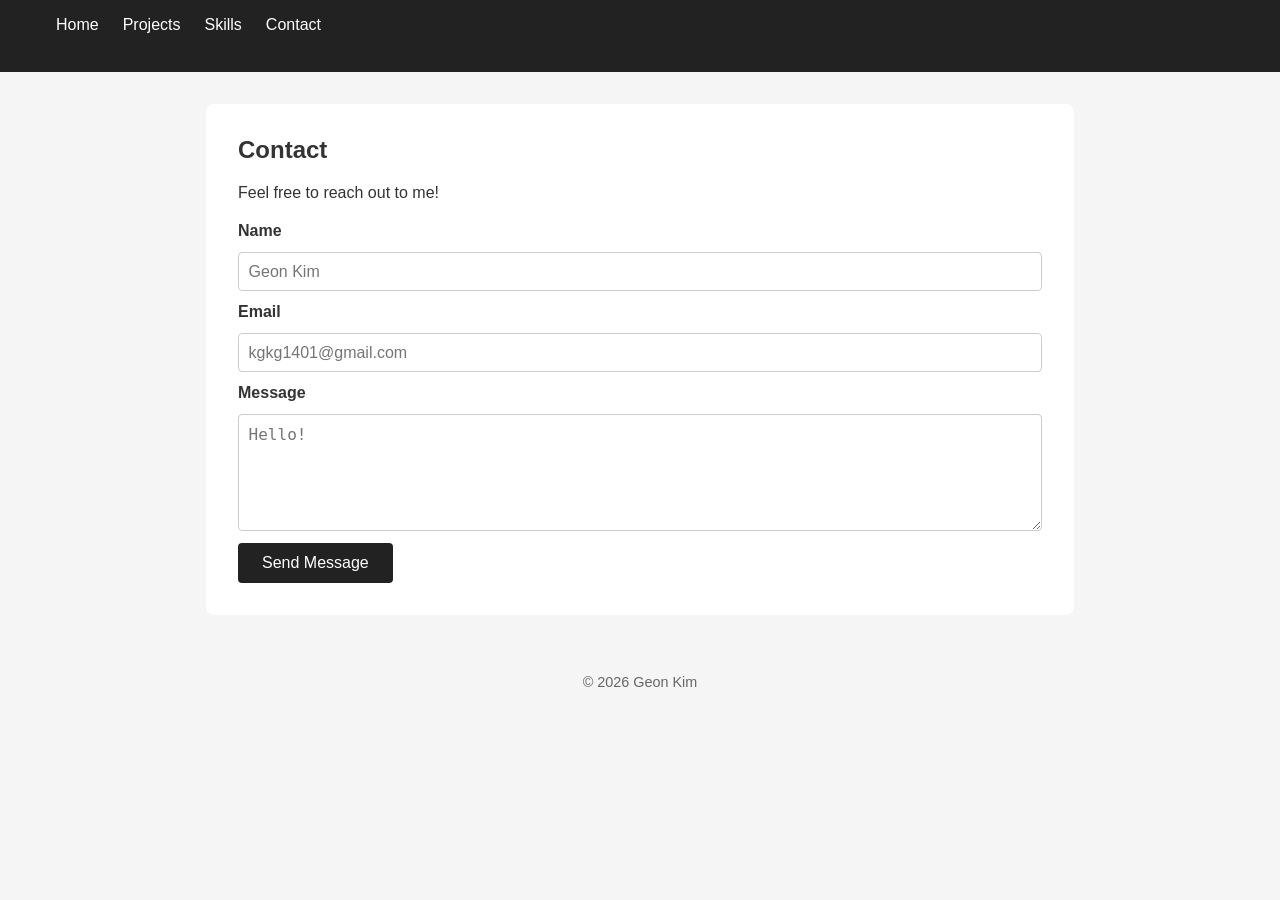
==== contact.html @ 6e84593c "Initial commit: Base files carried over from Assignment 1 for Assignment 2 enhancements" ====
<!DOCTYPE html>
<html lang="en">
<head>
  <meta charset="UTF-8" />
  <meta name="viewport" content="width=device-width, initial-scale=1.0" />
  <title>My Portfolio | Contact</title>
  <link rel="stylesheet" href="style.css" />
</head>
<body>

  <nav>
    <ul>
      <li><a href="index.html">Home</a></li>
      <li><a href="projects.html">Projects</a></li>
      <li><a href="skills.html">Skills</a></li>
      <li><a href="contact.html">Contact</a></li>
    </ul>
  </nav>

  <main>
    <section>
      <h1>Contact</h1>
      <p>Feel free to reach out to me!</p> 

      <form>
        <label for="name">Name</label>
        <input type="text" id="name" placeholder="Geon Kim" />

        <label for="email">Email</label>
        <input type="email" id="email" placeholder="kgkg1401@gmail.com" />

        <label for="message">Message</label>
        <textarea id="message" rows="5" placeholder="Hello!"></textarea>

        <button type="submit">Send Message</button>
      </form>
    </section>
  </main>

  <footer>
    <p>&copy; 2026 Geon Kim</p> 
  </footer>

</body>
</html>
---- style.css ----
/* ── Base ── */
* {
  box-sizing: border-box;
  margin: 0;
  padding: 0;
}

body {
  font-family: Arial, sans-serif;
  background-color: #f5f5f5;
  color: #333;
}

/* ── Nav ── */
nav {
  background-color: #222;
  padding: 1rem 2rem;
}

nav ul {
  list-style: none;
  display: flex;
  gap: 1.5rem;
}

nav a {
  color: #fff;
  text-decoration: none;
  font-size: 1rem;
}

nav a:hover {
  text-decoration: underline;
}

/* ── Main content ── */
main {
  max-width: 900px;
  margin: 2rem auto;
  padding: 0 1rem;
}

section {
  background: #fff;
  padding: 2rem;
  border-radius: 8px;
}

h1 {
  margin-bottom: 1rem;
}

h2 {
  margin-top: 1.5rem;
  margin-bottom: 0.5rem;
}

p {
  margin-bottom: 0.75rem;
  line-height: 1.6;
}

ul {
  padding-left: 1.5rem;
  margin-bottom: 1rem;
}

li {
  margin-bottom: 0.4rem;
}

/* ── Project cards ── */
.project-card {
  border: 1px solid #ddd;
  border-radius: 6px;
  padding: 1rem;
  margin-bottom: 1rem;
}

/* ── Contact form ── */
form {
  display: flex;
  flex-direction: column;
  gap: 0.75rem;
  margin-top: 1rem;
}

label {
  font-weight: bold;
}

input, textarea {
  padding: 0.6rem;
  border: 1px solid #ccc;
  border-radius: 4px;
  font-size: 1rem;
  width: 100%;
}

button {
  padding: 0.7rem 1.5rem;
  background-color: #222;
  color: #fff;
  border: none;
  border-radius: 4px;
  font-size: 1rem;
  cursor: pointer;
  width: fit-content;
}

button:hover {
  background-color: #444;
}

/* ── Footer ── */
footer {
  text-align: center;
  padding: 1.5rem;
  margin-top: 2rem;
  font-size: 0.9rem;
  color: #666;
}

/* ── Responsive: Tablet (481px – 768px) ── */
@media (max-width: 768px) {
  nav ul {
    gap: 1rem;
  }

  main {
    margin: 1.5rem auto;
  }
}

/* ── Responsive: Mobile (0px – 480px) ── */
@media (max-width: 480px) {
  nav ul {
    flex-direction: column;
    gap: 0.5rem;
  }

  section {
    padding: 1.2rem;
  }

  button {
    width: 100%;
  }
}
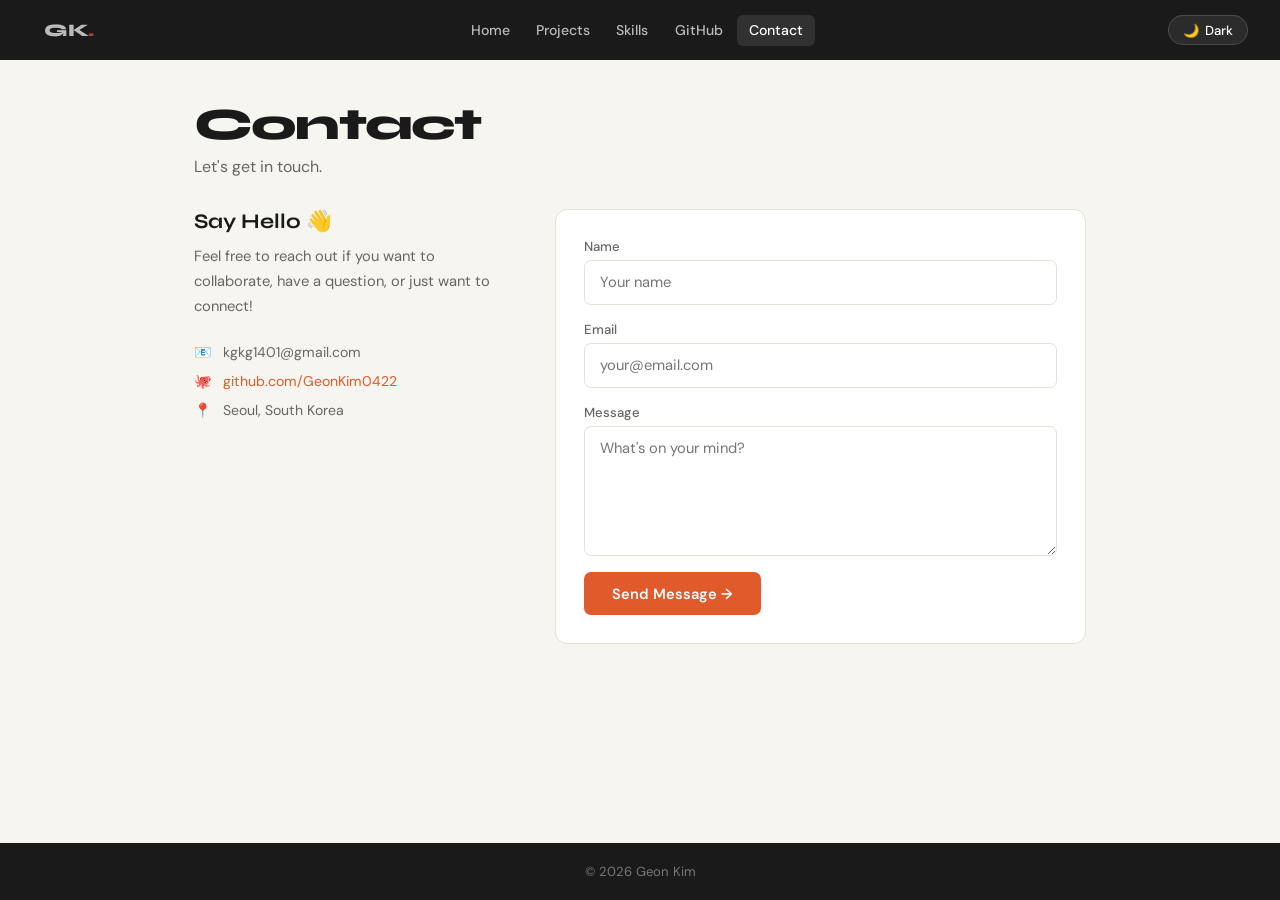
==== commit c40a599d: "feat: add dark/light theme switcher" ====
--- a/contact.html
+++ b/contact.html
@@ -3,43 +3,84 @@
 <head>
   <meta charset="UTF-8" />
   <meta name="viewport" content="width=device-width, initial-scale=1.0" />
-  <title>My Portfolio | Contact</title>
+  <title>Geon Kim — Contact</title>
   <link rel="stylesheet" href="style.css" />
 </head>
 <body>
 
   <nav>
+    <a href="index.html" class="nav-brand">GK<span>.</span></a>
     <ul>
       <li><a href="index.html">Home</a></li>
       <li><a href="projects.html">Projects</a></li>
       <li><a href="skills.html">Skills</a></li>
-      <li><a href="contact.html">Contact</a></li>
+      <li><a href="github.html">GitHub</a></li>
+      <li><a href="contact.html" class="active">Contact</a></li>
     </ul>
+    <button class="theme-toggle" id="themeToggle" aria-label="Toggle theme">
+      <span id="themeIcon">🌙</span>
+      <span class="toggle-label" id="themeLabel">Dark</span>
+    </button>
   </nav>
 
   <main>
-    <section>
+    <div class="page-header fade-up fade-up-1">
       <h1>Contact</h1>
-      <p>Feel free to reach out to me!</p> 
+      <p>Let's get in touch.</p>
+    </div>
 
-      <form>
-        <label for="name">Name</label>
-        <input type="text" id="name" placeholder="Geon Kim" />
+    <div class="contact-wrap fade-up fade-up-2">
 
-        <label for="email">Email</label>
-        <input type="email" id="email" placeholder="kgkg1401@gmail.com" />
+      <!-- 왼쪽: 연락처 정보 -->
+      <div class="contact-info">
+        <!-- 💡 CUSTOMIZE: 인사말 -->
+        <h2>Say Hello 👋</h2>
+        <p>
+          Feel free to reach out if you want to collaborate,
+          have a question, or just want to connect!
+        </p>
 
-        <label for="message">Message</label>
-        <textarea id="message" rows="5" placeholder="Hello!"></textarea>
+        <!-- 💡 CUSTOMIZE: 이메일/깃허브/위치 변경 -->
+        <div class="contact-row">
+          <span>📧</span>
+          <span>kgkg1401@gmail.com</span>
+        </div>
+        <div class="contact-row">
+          <span>🐙</span>
+          <a href="https://github.com/GeonKim0422" target="_blank"
+             rel="noopener" style="color:var(--accent);text-decoration:none;">
+            github.com/GeonKim0422
+          </a>
+        </div>
+        <div class="contact-row">
+          <span>📍</span>
+          <span>Seoul, South Korea</span>
+        </div>
+      </div>
 
-        <button type="submit">Send Message</button>
+      <!-- 오른쪽: 폼 -->
+      <form id="contactForm">
+        <div class="form-field">
+          <label for="name">Name</label>
+          <!-- 💡 CUSTOMIZE: placeholder 텍스트 -->
+          <input type="text"  id="name"    name="name"    placeholder="Your name"        required />
+        </div>
+        <div class="form-field">
+          <label for="email">Email</label>
+          <input type="email" id="email"   name="email"   placeholder="your@email.com"   required />
+        </div>
+        <div class="form-field">
+          <label for="message">Message</label>
+          <textarea           id="message" name="message" placeholder="What's on your mind?" rows="5" required></textarea>
+        </div>
+        <button type="submit">Send Message →</button>
       </form>
-    </section>
+
+    </div>
   </main>
 
-  <footer>
-    <p>&copy; 2026 Geon Kim</p> 
-  </footer>
+  <footer><p>&copy; 2026 Geon Kim</p></footer>
 
+  <script src="main.js"></script>
 </body>
 </html>
--- a/style.css
+++ b/style.css
@@ -1,149 +1,627 @@
-/* ── Base ── */
-* {
+/* ── Google Fonts ── */
+/* 💡 CUSTOMIZE: 원하는 폰트로 교체 가능 (Google Fonts에서 선택) */
+@import url('https://fonts.googleapis.com/css2?family=Syne:wght@400;600;700;800&family=DM+Sans:ital,wght@0,300;0,400;0,500;1,400&display=swap');
+
+/* ════════════════════════════════════════
+   CSS 변수 (테마 시스템) — HOA02 추가
+   ════════════════════════════════════════ */
+
+/* 💡 CUSTOMIZE: 라이트 테마 색상을 여기서 바꾸세요 */
+:root {
+  --bg:          #f7f5f0;       /* 페이지 배경 */
+  --bg-card:     #ffffff;       /* 카드 배경 */
+  --bg-nav:      #1a1a1a;       /* 네비게이션 배경 */
+  --text-main:   #1a1a1a;       /* 주 텍스트 */
+  --text-sub:    #666;          /* 보조 텍스트 */
+  --text-nav:    #ffffff;       /* 네비 텍스트 */
+  --accent:      #e05a2b;       /* 포인트 컬러 (버튼, 강조) */
+  --accent-dark: #c04820;       /* 호버 시 포인트 컬러 */
+  --border:      #e5e1d8;       /* 테두리 */
+  --shadow:      0 2px 12px rgba(0,0,0,0.07);
+  --shadow-lg:   0 8px 30px rgba(0,0,0,0.12);
+  --tag-bg:      #eeebe3;
+  --tag-text:    #555;
+  --input-bg:    #fff;
+}
+
+/* 💡 CUSTOMIZE: 다크 테마 색상을 여기서 바꾸세요 */
+body.dark {
+  --bg:          #111;
+  --bg-card:     #1c1c1c;
+  --bg-nav:      #0a0a0a;
+  --text-main:   #eeebe3;
+  --text-sub:    #888;
+  --text-nav:    #eeebe3;
+  --accent:      #f07040;
+  --accent-dark: #e05a2b;
+  --border:      #2a2a2a;
+  --shadow:      0 2px 12px rgba(0,0,0,0.4);
+  --shadow-lg:   0 8px 30px rgba(0,0,0,0.6);
+  --tag-bg:      #252525;
+  --tag-text:    #bbb;
+  --input-bg:    #1c1c1c;
+}
+
+/* ════════════════════════════════════════
+   Base
+   ════════════════════════════════════════ */
+*, *::before, *::after {
   box-sizing: border-box;
   margin: 0;
   padding: 0;
 }
 
+html { scroll-behavior: smooth; }
+
 body {
-  font-family: Arial, sans-serif;
-  background-color: #f5f5f5;
-  color: #333;
-}
-
-/* ── Nav ── */
+  font-family: 'DM Sans', Arial, sans-serif;
+  background-color: var(--bg);
+  color: var(--text-main);
+  transition: background-color 0.3s, color 0.3s;
+  min-height: 100vh;
+  display: flex;
+  flex-direction: column;
+}
+
+/* ════════════════════════════════════════
+   Navigation
+   ════════════════════════════════════════ */
 nav {
-  background-color: #222;
-  padding: 1rem 2rem;
-}
+  background-color: var(--bg-nav);
+  padding: 0 2rem;
+  height: 60px;
+  display: flex;
+  align-items: center;
+  justify-content: space-between;
+  position: sticky;
+  top: 0;
+  z-index: 100;
+  transition: background-color 0.3s;
+}
+
+/* 💡 CUSTOMIZE: 왼쪽 로고 텍스트 (index.html에서도 변경) */
+.nav-brand {
+  font-family: 'Syne', sans-serif;
+  font-weight: 800;
+  font-size: 1.1rem;
+  color: var(--text-nav);
+  letter-spacing: -0.02em;
+  text-decoration: none;
+}
+
+.nav-brand span { color: var(--accent); }
 
 nav ul {
   list-style: none;
   display: flex;
-  gap: 1.5rem;
+  align-items: center;
+  gap: 0.15rem;
 }
 
 nav a {
+  color: var(--text-nav);
+  text-decoration: none;
+  font-size: 0.88rem;
+  font-weight: 500;
+  padding: 0.38rem 0.75rem;
+  border-radius: 6px;
+  opacity: 0.7;
+  transition: opacity 0.2s, background 0.2s;
+}
+
+nav a:hover,
+nav a.active {
+  opacity: 1;
+  background: rgba(255,255,255,0.1);
+}
+
+/* ── 테마 토글 버튼 (HOA02 추가) ── */
+.theme-toggle {
+  display: flex;
+  align-items: center;
+  gap: 0.35rem;
+  background: rgba(255,255,255,0.08);
+  border: 1px solid rgba(255,255,255,0.15);
+  color: var(--text-nav);
+  border-radius: 20px;
+  padding: 0.35rem 0.9rem;
+  font-size: 0.82rem;
+  font-family: 'DM Sans', sans-serif;
+  font-weight: 500;
+  cursor: pointer;
+  transition: background 0.2s;
+  white-space: nowrap;
+}
+
+.theme-toggle:hover { background: rgba(255,255,255,0.15); }
+
+/* ════════════════════════════════════════
+   Main Layout
+   ════════════════════════════════════════ */
+main {
+  flex: 1;
+  max-width: 940px;
+  width: 100%;
+  margin: 2.5rem auto;
+  padding: 0 1.5rem;
+}
+
+.page-header { margin-bottom: 2rem; }
+
+.page-header h1 {
+  font-family: 'Syne', sans-serif;
+  font-size: clamp(2rem, 5vw, 2.8rem);
+  font-weight: 800;
+  letter-spacing: -0.04em;
+  line-height: 1.1;
+  margin-bottom: 0.4rem;
+}
+
+.page-header p { color: var(--text-sub); }
+
+/* ════════════════════════════════════════
+   Home (index.html)
+   ════════════════════════════════════════ */
+.intro {
+  display: flex;
+  flex-direction: column;
+  justify-content: center;
+  min-height: calc(100vh - 120px);
+  padding: 2rem 0;
+}
+
+.intro-eyebrow {
+  font-size: 0.78rem;
+  font-weight: 600;
+  letter-spacing: 0.15em;
+  text-transform: uppercase;
+  color: var(--accent);
+  margin-bottom: 1rem;
+}
+
+/* 💡 CUSTOMIZE: 홈 타이틀 크기 */
+.intro h1 {
+  font-family: 'Syne', sans-serif;
+  font-size: clamp(2.8rem, 9vw, 5.5rem);
+  font-weight: 800;
+  letter-spacing: -0.04em;
+  line-height: 1.05;
+  margin-bottom: 1.25rem;
+}
+
+/* 💡 CUSTOMIZE: em 태그 = 이름 강조 색 */
+.intro h1 em { font-style: normal; color: var(--accent); }
+
+.intro-bio {
+  font-size: 1.1rem;
+  color: var(--text-sub);
+  max-width: 520px;
+  line-height: 1.75;
+  margin-bottom: 2rem;
+}
+
+.intro-cta { display: flex; gap: 0.875rem; flex-wrap: wrap; }
+
+.btn {
+  display: inline-flex;
+  align-items: center;
+  gap: 0.4rem;
+  padding: 0.7rem 1.5rem;
+  border-radius: 7px;
+  font-size: 0.92rem;
+  font-weight: 500;
+  font-family: 'DM Sans', sans-serif;
+  text-decoration: none;
+  transition: all 0.2s;
+  cursor: pointer;
+  border: none;
+}
+
+.btn-primary { background: var(--accent); color: #fff; }
+
+.btn-primary:hover {
+  background: var(--accent-dark);
+  transform: translateY(-1px);
+  box-shadow: 0 5px 18px rgba(224,90,43,0.28);
+}
+
+.btn-ghost {
+  background: transparent;
+  color: var(--text-main);
+  border: 1.5px solid var(--border);
+}
+
+.btn-ghost:hover { border-color: var(--text-main); transform: translateY(-1px); }
+
+/* 홈 하단 통계 */
+.home-stats {
+  display: flex;
+  gap: 2.5rem;
+  flex-wrap: wrap;
+  margin-top: 3rem;
+  padding-top: 2.5rem;
+  border-top: 1px solid var(--border);
+}
+
+/* 💡 CUSTOMIZE: home-stats 숫자/라벨 변경은 index.html에서 */
+.home-stat-num {
+  display: block;
+  font-family: 'Syne', sans-serif;
+  font-size: 2rem;
+  font-weight: 800;
+  line-height: 1;
+  margin-bottom: 0.2rem;
+}
+
+.home-stat-label {
+  font-size: 0.78rem;
+  color: var(--text-sub);
+  text-transform: uppercase;
+  letter-spacing: 0.1em;
+}
+
+/* ════════════════════════════════════════
+   Projects — HOA02: 필터 기능
+   ════════════════════════════════════════ */
+
+/* 💡 CUSTOMIZE: 필터 카테고리는 projects.html에서 data-filter 값으로 추가/수정 */
+.filter-bar {
+  display: flex;
+  flex-wrap: wrap;
+  gap: 0.5rem;
+  margin-bottom: 1.75rem;
+}
+
+.filter-btn {
+  padding: 0.42rem 1.05rem;
+  border: 1.5px solid var(--border);
+  background: var(--bg-card);
+  color: var(--text-sub);
+  border-radius: 20px;
+  font-size: 0.83rem;
+  font-weight: 500;
+  font-family: 'DM Sans', sans-serif;
+  cursor: pointer;
+  transition: all 0.18s;
+}
+
+.filter-btn:hover { border-color: var(--accent); color: var(--accent); }
+
+.filter-btn.active {
+  background: var(--accent);
+  border-color: var(--accent);
   color: #fff;
-  text-decoration: none;
-  font-size: 1rem;
-}
-
-nav a:hover {
-  text-decoration: underline;
-}
-
-/* ── Main content ── */
-main {
-  max-width: 900px;
-  margin: 2rem auto;
-  padding: 0 1rem;
-}
-
-section {
-  background: #fff;
-  padding: 2rem;
+}
+
+.projects-grid {
+  display: grid;
+  grid-template-columns: repeat(auto-fill, minmax(270px, 1fr));
+  gap: 1.1rem;
+}
+
+/* JS가 토글하는 숨김 클래스 */
+.project-card.hidden { display: none; }
+
+.project-card {
+  background: var(--bg-card);
+  border: 1px solid var(--border);
+  border-radius: 12px;
+  padding: 1.5rem;
+  display: flex;
+  flex-direction: column;
+  gap: 0.65rem;
+  transition: box-shadow 0.22s, transform 0.22s, border-color 0.22s;
+}
+
+.project-card:hover {
+  box-shadow: var(--shadow-lg);
+  transform: translateY(-3px);
+  border-color: var(--accent);
+}
+
+.project-card h2 {
+  font-family: 'Syne', sans-serif;
+  font-size: 1.1rem;
+  font-weight: 700;
+  letter-spacing: -0.02em;
+}
+
+.project-card p { color: var(--text-sub); font-size: 0.88rem; line-height: 1.6; flex: 1; }
+
+.project-tags { display: flex; flex-wrap: wrap; gap: 0.35rem; margin-top: auto; }
+
+.tag {
+  background: var(--tag-bg);
+  color: var(--tag-text);
+  padding: 0.18rem 0.6rem;
+  border-radius: 4px;
+  font-size: 0.76rem;
+  font-weight: 500;
+}
+
+/* 💡 CUSTOMIZE: 언어 태그는 .tag.lang 클래스로 포인트 색 적용 */
+.tag.lang { background: var(--accent); color: #fff; opacity: 0.9; }
+
+/* ════════════════════════════════════════
+   Skills
+   ════════════════════════════════════════ */
+.skills-block { margin-bottom: 2.25rem; }
+
+.skills-block h2 {
+  font-family: 'Syne', sans-serif;
+  font-size: 0.78rem;
+  font-weight: 700;
+  letter-spacing: 0.12em;
+  text-transform: uppercase;
+  color: var(--text-sub);
+  margin-bottom: 0.9rem;
+}
+
+.skills-grid {
+  display: grid;
+  /* 💡 CUSTOMIZE: 한 줄에 몇 개 보일지 minmax 값 조절 */
+  grid-template-columns: repeat(auto-fill, minmax(140px, 1fr));
+  gap: 0.65rem;
+}
+
+.skill-chip {
+  background: var(--bg-card);
+  border: 1px solid var(--border);
   border-radius: 8px;
-}
-
-h1 {
-  margin-bottom: 1rem;
-}
-
-h2 {
-  margin-top: 1.5rem;
-  margin-bottom: 0.5rem;
-}
-
-p {
-  margin-bottom: 0.75rem;
-  line-height: 1.6;
-}
-
-ul {
-  padding-left: 1.5rem;
-  margin-bottom: 1rem;
-}
-
-li {
-  margin-bottom: 0.4rem;
-}
-
-/* ── Project cards ── */
-.project-card {
-  border: 1px solid #ddd;
-  border-radius: 6px;
-  padding: 1rem;
-  margin-bottom: 1rem;
-}
-
-/* ── Contact form ── */
+  padding: 0.7rem 1rem;
+  font-size: 0.88rem;
+  font-weight: 500;
+  text-align: center;
+  transition: all 0.18s;
+}
+
+.skill-chip:hover {
+  border-color: var(--accent);
+  color: var(--accent);
+  transform: translateY(-2px);
+  box-shadow: var(--shadow);
+}
+
+/* ════════════════════════════════════════
+   Contact
+   ════════════════════════════════════════ */
+.contact-wrap {
+  display: grid;
+  grid-template-columns: 1fr 1.7fr;
+  gap: 3rem;
+  align-items: start;
+}
+
+.contact-info h2 {
+  font-family: 'Syne', sans-serif;
+  font-size: 1.3rem;
+  font-weight: 700;
+  margin-bottom: 0.65rem;
+}
+
+.contact-info p { color: var(--text-sub); line-height: 1.7; font-size: 0.92rem; margin-bottom: 1.5rem; }
+
+.contact-row {
+  display: flex;
+  align-items: center;
+  gap: 0.7rem;
+  margin-bottom: 0.7rem;
+  font-size: 0.88rem;
+  color: var(--text-sub);
+}
+
 form {
+  background: var(--bg-card);
+  border: 1px solid var(--border);
+  border-radius: 12px;
+  padding: 1.75rem;
   display: flex;
   flex-direction: column;
-  gap: 0.75rem;
-  margin-top: 1rem;
-}
-
-label {
-  font-weight: bold;
-}
+  gap: 1rem;
+}
+
+.form-field { display: flex; flex-direction: column; gap: 0.35rem; }
+
+label { font-size: 0.82rem; font-weight: 500; color: var(--text-sub); }
 
 input, textarea {
-  padding: 0.6rem;
-  border: 1px solid #ccc;
-  border-radius: 4px;
-  font-size: 1rem;
+  padding: 0.7rem 0.95rem;
+  border: 1.5px solid var(--border);
+  border-radius: 7px;
+  font-size: 0.92rem;
+  font-family: 'DM Sans', sans-serif;
+  background: var(--input-bg);
+  color: var(--text-main);
   width: 100%;
-}
-
-button {
-  padding: 0.7rem 1.5rem;
-  background-color: #222;
+  transition: border-color 0.18s;
+}
+
+input:focus, textarea:focus { outline: none; border-color: var(--accent); }
+
+textarea { resize: vertical; min-height: 130px; }
+
+button[type="submit"] {
+  align-self: flex-start;
+  padding: 0.72rem 1.8rem;
+  background: var(--accent);
   color: #fff;
   border: none;
-  border-radius: 4px;
-  font-size: 1rem;
+  border-radius: 7px;
+  font-size: 0.92rem;
+  font-weight: 600;
+  font-family: 'DM Sans', sans-serif;
   cursor: pointer;
-  width: fit-content;
-}
-
-button:hover {
-  background-color: #444;
-}
-
-/* ── Footer ── */
+  transition: all 0.2s;
+}
+
+button[type="submit"]:hover { background: var(--accent-dark); transform: translateY(-1px); }
+
+/* ════════════════════════════════════════
+   GitHub Stats Page — HOA02 신규
+   ════════════════════════════════════════ */
+
+/* 프로필 카드 */
+.gh-profile {
+  display: flex;
+  align-items: center;
+  gap: 2rem;
+  background: var(--bg-card);
+  border: 1px solid var(--border);
+  border-radius: 14px;
+  padding: 1.75rem;
+  margin-bottom: 2.25rem;
+}
+
+.gh-avatar {
+  width: 88px;
+  height: 88px;
+  border-radius: 50%;
+  border: 3px solid var(--border);
+  object-fit: cover;
+  flex-shrink: 0;
+}
+
+.gh-avatar-fallback {
+  width: 88px;
+  height: 88px;
+  border-radius: 50%;
+  background: var(--tag-bg);
+  display: flex;
+  align-items: center;
+  justify-content: center;
+  font-size: 2.5rem;
+  flex-shrink: 0;
+}
+
+.gh-name { font-family: 'Syne', sans-serif; font-size: 1.35rem; font-weight: 700; margin-bottom: 0.2rem; }
+.gh-login { color: var(--text-sub); font-size: 0.88rem; margin-bottom: 0.4rem; }
+.gh-bio   { color: var(--text-sub); font-size: 0.88rem; line-height: 1.55; margin-bottom: 0.8rem; }
+
+.gh-stats { display: flex; gap: 1rem; flex-wrap: wrap; }
+
+.gh-stat {
+  background: var(--tag-bg);
+  border-radius: 8px;
+  padding: 0.55rem 1rem;
+  min-width: 76px;
+  text-align: center;
+}
+
+.gh-stat-n { display: block; font-family: 'Syne', sans-serif; font-size: 1.2rem; font-weight: 700; }
+.gh-stat-l { font-size: 0.73rem; color: var(--text-sub); }
+
+/* 레포 목록 */
+.repos-header {
+  font-family: 'Syne', sans-serif;
+  font-size: 0.76rem;
+  font-weight: 700;
+  letter-spacing: 0.12em;
+  text-transform: uppercase;
+  color: var(--text-sub);
+  margin-bottom: 1rem;
+}
+
+.repos-grid {
+  display: grid;
+  grid-template-columns: repeat(auto-fill, minmax(270px, 1fr));
+  gap: 1rem;
+}
+
+.repo-card {
+  background: var(--bg-card);
+  border: 1px solid var(--border);
+  border-radius: 10px;
+  padding: 1.2rem;
+  text-decoration: none;
+  color: inherit;
+  display: flex;
+  flex-direction: column;
+  gap: 0.55rem;
+  transition: all 0.2s;
+}
+
+.repo-card:hover {
+  border-color: var(--accent);
+  box-shadow: var(--shadow-lg);
+  transform: translateY(-2px);
+}
+
+.repo-name { font-family: 'Syne', sans-serif; font-size: 0.97rem; font-weight: 700; color: var(--accent); }
+.repo-desc { font-size: 0.83rem; color: var(--text-sub); line-height: 1.55; flex: 1; }
+.repo-meta { display: flex; gap: 0.9rem; flex-wrap: wrap; font-size: 0.78rem; color: var(--text-sub); }
+
+/* 로딩 / 에러 상태 */
+.gh-loading {
+  text-align: center;
+  padding: 4rem 0;
+  color: var(--text-sub);
+  font-size: 0.95rem;
+}
+
+.gh-loading::after {
+  content: '';
+  animation: ellipsis 1.4s infinite;
+}
+
+@keyframes ellipsis {
+  0%   { content: '.'; }
+  33%  { content: '..'; }
+  66%  { content: '...'; }
+}
+
+.gh-error { text-align: center; padding: 3rem 0; color: var(--text-sub); }
+
+/* ════════════════════════════════════════
+   Footer
+   ════════════════════════════════════════ */
 footer {
+  background: #1a1a1a;
+  color: #777;
   text-align: center;
-  padding: 1.5rem;
-  margin-top: 2rem;
-  font-size: 0.9rem;
-  color: #666;
-}
-
-/* ── Responsive: Tablet (481px – 768px) ── */
+  padding: 1.25rem;
+  font-size: 0.82rem;
+  margin-top: auto;
+}
+
+/* ════════════════════════════════════════
+   Fade-up 애니메이션 (공통)
+   ════════════════════════════════════════ */
+@keyframes fadeUp {
+  from { opacity: 0; transform: translateY(20px); }
+  to   { opacity: 1; transform: translateY(0); }
+}
+
+.fade-up { animation: fadeUp 0.5s ease both; }
+.fade-up-1 { animation-delay: 0.05s; }
+.fade-up-2 { animation-delay: 0.13s; }
+.fade-up-3 { animation-delay: 0.22s; }
+.fade-up-4 { animation-delay: 0.32s; }
+.fade-up-5 { animation-delay: 0.42s; }
+
+/* ════════════════════════════════════════
+   Responsive — Tablet (481px–768px)
+   ════════════════════════════════════════ */
 @media (max-width: 768px) {
-  nav ul {
-    gap: 1rem;
-  }
-
-  main {
-    margin: 1.5rem auto;
-  }
-}
-
-/* ── Responsive: Mobile (0px – 480px) ── */
+  nav { padding: 0 1.25rem; }
+  main { margin: 1.75rem auto; }
+  .contact-wrap { grid-template-columns: 1fr; gap: 2rem; }
+  .gh-profile { flex-direction: column; text-align: center; }
+  .gh-stats { justify-content: center; }
+  .home-stats { gap: 1.5rem; }
+}
+
+/* ════════════════════════════════════════
+   Responsive — Mobile (0–480px)
+   ════════════════════════════════════════ */
 @media (max-width: 480px) {
-  nav ul {
-    flex-direction: column;
-    gap: 0.5rem;
-  }
-
-  section {
-    padding: 1.2rem;
-  }
-
-  button {
-    width: 100%;
-  }
-}
+  nav ul { gap: 0; }
+  nav a { padding: 0.35rem 0.5rem; font-size: 0.8rem; }
+
+  /* 모바일: 토글 버튼 텍스트만 숨김 (아이콘은 유지) */
+  .theme-toggle .toggle-label { display: none; }
+
+  .intro h1 { font-size: 2.6rem; }
+  .projects-grid, .repos-grid { grid-template-columns: 1fr; }
+  .skills-grid { grid-template-columns: repeat(2, 1fr); }
+  button[type="submit"] { align-self: stretch; }
+}
